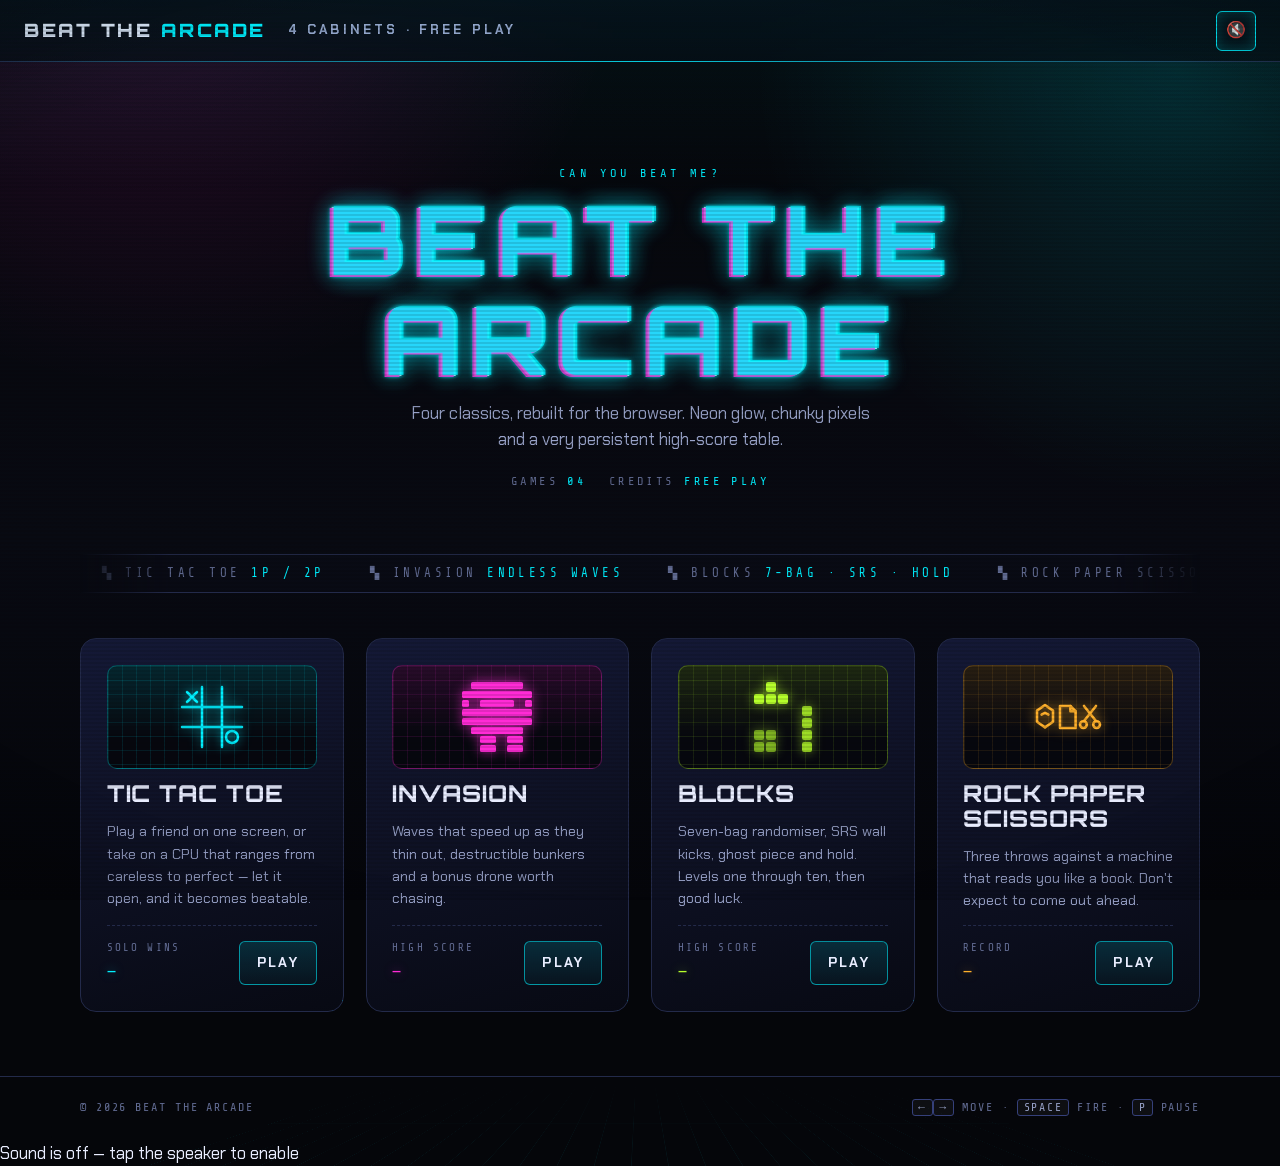
==== index.html @ c03ca131 "Add Rock Paper Scissors game to arcade with UI and game logic" ====
<!doctype html>
<html lang="en">
  <head>
    <meta charset="utf-8" />
    <meta name="viewport" content="width=device-width, initial-scale=1, viewport-fit=cover" />
    <meta name="color-scheme" content="dark" />
    <title>Beat The Arcade — Tic Tac Toe · Invasion · Blocks · Rock Paper Scissors</title>
    <meta
      name="description"
      content="Four arcade classics rebuilt for the browser: Tic Tac Toe, Invasion, Blocks and Rock Paper Scissors. Neon, noise and one more go."
    />
    <link
      rel="icon"
      href="data:image/svg+xml,%3Csvg xmlns='http://www.w3.org/2000/svg' viewBox='0 0 32 32'%3E%3Crect width='32' height='32' fill='%2305060a'/%3E%3Cpath d='M6 22 16 6l10 16' stroke='%2300f0ff' stroke-width='3' fill='none'/%3E%3C/svg%3E"
    />
    <link rel="preconnect" href="https://fonts.googleapis.com" />
    <link rel="preconnect" href="https://fonts.gstatic.com" crossorigin />
    <link
      rel="stylesheet"
      href="https://fonts.googleapis.com/css2?family=Orbitron:wght@500;700;900&family=Chakra+Petch:wght@400;600;700&family=Share+Tech+Mono&display=swap"
    />
    <link rel="stylesheet" href="css/theme.css" />
    <link rel="stylesheet" href="css/layout.css" />
  </head>

  <body class="site">
    <a class="visually-hidden" href="#main">Skip to content</a>

    <header class="hdr">
      <a class="hdr__brand" href="index.html">BEAT THE<b>ARCADE</b></a>
      <span class="hdr__title">4 cabinets · free play</span>
      <span class="hdr__spacer"></span>
      <div class="hdr__tools">
        <button
          class="btn btn--icon btn--ghost"
          type="button"
          data-tool="mute"
          aria-pressed="true"
          aria-label="Sound off"
        >
          🔇
        </button>
      </div>
    </header>

    <main id="main" class="site__main wrap">
      <section class="hero">
        <p class="eyebrow">Can you beat me?</p>
        <h1 class="hero__title glitch display" data-text="BEAT THE ARCADE">Beat The Arcade</h1>
        <p class="hero__sub">
          Four classics, rebuilt for the browser. Neon glow, chunky pixels and a very
          persistent high-score table.
        </p>
        <div class="hero__meta">
          <span>Games <b>04</b></span>
          <span>Credits <b>Free play</b></span>
        </div>
      </section>

      <div class="ticker" aria-hidden="true">
        <div class="ticker__track">
          <span>▚ Tic Tac Toe <b>1P / 2P</b></span>
          <span>▚ Invasion <b>Endless waves</b></span>
          <span>▚ Blocks <b>7-bag · SRS · Hold</b></span>
          <span>▚ Rock Paper Scissors <b>Best of three</b></span>
          <span>▚ High scores saved on this device</span>
          <span>▚ Touch controls on mobile</span>
          <span>▚ Tic Tac Toe <b>1P / 2P</b></span>
          <span>▚ Invasion <b>Endless waves</b></span>
          <span>▚ Blocks <b>7-bag · SRS · Hold</b></span>
          <span>▚ Rock Paper Scissors <b>Best of three</b></span>
          <span>▚ High scores saved on this device</span>
          <span>▚ Touch controls on mobile</span>
          <span>▚ Tic Tac Toe <b>1P / 2P</b></span>
          <span>▚ Invasion <b>Endless waves</b></span>
          <span>▚ Blocks <b>7-bag · SRS · Hold</b></span>
          <span>▚ Rock Paper Scissors <b>Best of three</b></span>
          <span>▚ High scores saved on this device</span>
          <span>▚ Touch controls on mobile</span>
        </div>
      </div>

      <ul class="cards">
        <li class="card ticks" style="--card-rgb: 0, 240, 255">
          <div class="card__art" aria-hidden="true">
            <svg viewBox="0 0 72 72" fill="none" stroke="currentColor" stroke-width="2.5" stroke-linecap="round">
              <path d="M26 6v60M46 6v60M6 26h60M6 46h60" />
              <path d="M11 11l10 10M21 11L11 21" />
              <circle cx="56" cy="56" r="6" />
            </svg>
          </div>
          <h2 class="card__name">Tic Tac Toe</h2>
          <p class="card__desc">
            Play a friend on one screen, or take on a CPU that ranges from careless to
            perfect — let it open, and it becomes beatable.
          </p>
          <div class="card__foot">
            <span class="card__hi">Solo wins <b data-solo-wins="tictactoe">—</b></span>
            <span class="btn">Play</span>
          </div>
          <a class="card__link" href="tictactoe.html">
            <span class="visually-hidden">Play Tic Tac Toe</span>
          </a>
        </li>

        <li class="card ticks" style="--card-rgb: 255, 43, 214">
          <div class="card__art" aria-hidden="true">
            <svg viewBox="0 0 72 72" fill="currentColor">
              <rect x="10" y="1" width="52" height="7" rx="1.5" />
              <rect x="1" y="10" width="70" height="7" rx="1.5" />
              <rect x="1" y="19" width="7" height="7" rx="1.5" />
              <rect x="19" y="19" width="34" height="7" rx="1.5" />
              <rect x="64" y="19" width="7" height="7" rx="1.5" />
              <rect x="1" y="28" width="70" height="7" rx="1.5" />
              <rect x="1" y="37" width="70" height="7" rx="1.5" />
              <rect x="10" y="46" width="52" height="7" rx="1.5" />
              <rect x="19" y="55" width="16" height="7" rx="1.5" />
              <rect x="46" y="55" width="16" height="7" rx="1.5" />
              <rect x="19" y="64" width="16" height="7" rx="1.5" />
              <rect x="46" y="64" width="16" height="7" rx="1.5" />
            </svg>
          </div>
          <h2 class="card__name">Invasion</h2>
          <p class="card__desc">
            Waves that speed up as they thin out, destructible bunkers and a bonus drone
            worth chasing.
          </p>
          <div class="card__foot">
            <span class="card__hi">High score <b data-best="invasion">—</b></span>
            <span class="btn">Play</span>
          </div>
          <a class="card__link" href="invasion.html">
            <span class="visually-hidden">Play Invasion</span>
          </a>
        </li>

        <li class="card ticks" style="--card-rgb: 182, 255, 43">
          <div class="card__art" aria-hidden="true">
            <svg viewBox="0 0 72 72" fill="currentColor">
              <!-- T-piece -->
              <rect x="19" y="1" width="10" height="10" rx="2" />
              <rect x="7" y="13" width="10" height="10" rx="2" />
              <rect x="19" y="13" width="10" height="10" rx="2" />
              <rect x="31" y="13" width="10" height="10" rx="2" />
              <!-- I-piece, standing upright -->
              <rect x="55" y="25" width="10" height="10" rx="2" opacity=".8" />
              <rect x="55" y="37" width="10" height="10" rx="2" opacity=".8" />
              <rect x="55" y="49" width="10" height="10" rx="2" opacity=".8" />
              <rect x="55" y="61" width="10" height="10" rx="2" opacity=".8" />
              <!-- O-piece -->
              <rect x="7" y="49" width="10" height="10" rx="2" opacity=".6" />
              <rect x="19" y="49" width="10" height="10" rx="2" opacity=".6" />
              <rect x="7" y="61" width="10" height="10" rx="2" opacity=".6" />
              <rect x="19" y="61" width="10" height="10" rx="2" opacity=".6" />
            </svg>
          </div>
          <h2 class="card__name">Blocks</h2>
          <p class="card__desc">
            Seven-bag randomiser, SRS wall kicks, ghost piece and hold. Levels one through
            ten, then good luck.
          </p>
          <div class="card__foot">
            <span class="card__hi">High score <b data-best="blocks">—</b></span>
            <span class="btn">Play</span>
          </div>
          <a class="card__link" href="blocks.html">
            <span class="visually-hidden">Play Blocks</span>
          </a>
        </li>

        <li class="card ticks" style="--card-rgb: 255, 176, 43">
          <div class="card__art" aria-hidden="true">
            <svg
              viewBox="0 0 72 72"
              fill="none"
              stroke="currentColor"
              stroke-width="2.6"
              stroke-linecap="round"
              stroke-linejoin="round"
            >
              <!-- rock -->
              <path d="M13 24l8 5.6v11.2L13 46.4l-8-5.6V29.6z" />
              <path d="M9.6 33.6L13 31.8l3.4 1.8" />
              <!-- paper -->
              <path d="M28 25h10.4l5.2 5.2V47H28z" />
              <path d="M38.4 25v5.2h5.2" />
              <!-- scissors -->
              <path d="M52 25l12 15M64 25L52 40" />
              <circle cx="51.4" cy="43.6" r="3.4" />
              <circle cx="64.6" cy="43.6" r="3.4" />
            </svg>
          </div>
          <h2 class="card__name">Rock Paper Scissors</h2>
          <p class="card__desc">
            Three throws against a machine that reads you like a book. Don't expect to
            come out ahead.
          </p>
          <div class="card__foot">
            <span class="card__hi">Record <b data-record="rps">—</b></span>
            <span class="btn">Play</span>
          </div>
          <a class="card__link" href="rps.html">
            <span class="visually-hidden">Play Rock Paper Scissors</span>
          </a>
        </li>
      </ul>
    </main>

    <footer class="ftr">
      <div class="wrap ftr__inner">
        <span>© <span data-year>2026</span> Beat The Arcade</span>
        <span><kbd>←</kbd><kbd>→</kbd> move · <kbd>space</kbd> fire · <kbd>P</kbd> pause</span>
      </div>
    </footer>

    <script src="js/core/storage.js"></script>
    <script src="js/core/audio.js"></script>
    <script src="js/core/input.js"></script>
    <script src="js/core/ui.js"></script>
    <script>
      Arcade.ui.init();
    </script>
  </body>
</html>
---- css/theme.css ----
/* ==========================================================================
   Beat The Arcade — theme.css
   Design tokens, reset, typography and the CRT / glitch effect layers.
   Everything visual is driven from the custom properties below, so the whole
   palette can be retuned from this one file.
   ========================================================================== */

:root {
  /* --- surfaces ---------------------------------------------------------- */
  --bg: #05060a;
  --bg-2: #080a12;
  --surface: #0d1020;
  --surface-2: #141832;
  --surface-3: #1b2040;
  --line: #232a4a;
  --line-bright: #35407a;

  /* --- ink --------------------------------------------------------------- */
  --ink: #e9edff;
  --ink-dim: #98a2c8;
  --ink-mute: #626c93;

  /* --- neon -------------------------------------------------------------- */
  --cyan: #00f0ff;
  --magenta: #ff2bd6;
  --lime: #b6ff2b;
  --amber: #ffb020;
  --red: #ff3b5c;
  --violet: #8b5cff;

  /* per-game accent, overridden on each game page */
  --accent: var(--cyan);
  --accent-2: var(--magenta);
  --accent-rgb: 0, 240, 255;
  --accent-2-rgb: 255, 43, 214;

  /* --- type -------------------------------------------------------------- */
  --font-display: "Orbitron", "Arial Black", impact, system-ui, sans-serif;
  --font-ui: "Chakra Petch", ui-sans-serif, system-ui, -apple-system, "Segoe UI", sans-serif;
  --font-mono: "Share Tech Mono", ui-monospace, SFMono-Regular, Menlo, Consolas, monospace;

  /* --- shape / rhythm ---------------------------------------------------- */
  --r-xs: 3px;
  --r-sm: 6px;
  --r-md: 10px;
  --r-lg: 16px;
  --r-pill: 999px;
  --pad: clamp(14px, 2.2vw, 26px);
  --gap: clamp(12px, 1.8vw, 22px);
  --maxw: 1120px;

  /* --- motion ------------------------------------------------------------ */
  --dur: 180ms;
  --dur-slow: 420ms;
  --ease: cubic-bezier(0.22, 1, 0.36, 1);
  --ease-in: cubic-bezier(0.5, 0, 0.75, 0);

  /* --- glow -------------------------------------------------------------- */
  --glow: 0 0 6px rgba(var(--accent-rgb), 0.7), 0 0 22px rgba(var(--accent-rgb), 0.32);
  --glow-soft: 0 0 14px rgba(var(--accent-rgb), 0.18);
  --glow-2: 0 0 6px rgba(var(--accent-2-rgb), 0.65), 0 0 22px rgba(var(--accent-2-rgb), 0.3);
  --shadow: 0 12px 34px rgba(0, 0, 0, 0.55);

  --header-h: 62px;
}

/* ==========================================================================
   reset
   ========================================================================== */

*,
*::before,
*::after {
  box-sizing: border-box;
}

html {
  -webkit-text-size-adjust: 100%;
  scroll-behavior: smooth;
}

body,
h1,
h2,
h3,
h4,
p,
figure,
blockquote,
dl,
dd,
ul,
ol {
  margin: 0;
}

ul,
ol {
  padding: 0;
  list-style: none;
}

html,
body {
  min-height: 100%;
}

body {
  background-color: var(--bg);
  color: var(--ink);
  font-family: var(--font-ui);
  font-size: clamp(15px, 0.55vw + 14px, 17px);
  line-height: 1.55;
  -webkit-font-smoothing: antialiased;
  text-rendering: optimizeLegibility;
  overflow-x: hidden;
}

/* animated backdrop: faint perspective grid + drifting nebula */
body::before {
  content: "";
  position: fixed;
  inset: 0;
  z-index: -2;
  background:
    radial-gradient(60vw 60vw at 12% -10%, rgba(var(--accent-2-rgb), 0.16), transparent 62%),
    radial-gradient(55vw 55vw at 92% 8%, rgba(var(--accent-rgb), 0.14), transparent 60%),
    linear-gradient(180deg, var(--bg) 0%, var(--bg-2) 60%, #04050a 100%);
}

body::after {
  content: "";
  position: fixed;
  inset: -10% -10% -40% -10%;
  z-index: -1;
  background-image:
    linear-gradient(to right, rgba(var(--accent-rgb), 0.12) 1px, transparent 1px),
    linear-gradient(to bottom, rgba(var(--accent-rgb), 0.12) 1px, transparent 1px);
  background-size: 58px 58px;
  transform: perspective(420px) rotateX(58deg);
  transform-origin: 50% 100%;
  mask-image: linear-gradient(to top, #000 0%, transparent 72%);
  -webkit-mask-image: linear-gradient(to top, #000 0%, transparent 72%);
  animation: grid-drift 24s linear infinite;
  opacity: 0.7;
  pointer-events: none;
}

img,
picture,
svg,
canvas {
  display: block;
  max-width: 100%;
}

button,
input,
select,
textarea {
  font: inherit;
  color: inherit;
}

button {
  cursor: pointer;
  background: none;
  border: 0;
}

a {
  color: var(--accent);
  text-decoration: none;
}

a:hover {
  text-decoration: underline;
}

/* ==========================================================================
   typography helpers
   ========================================================================== */

h1,
h2,
h3,
.display {
  font-family: var(--font-display);
  font-weight: 800;
  letter-spacing: 0.04em;
  line-height: 1.05;
  text-transform: uppercase;
}

h1 {
  font-size: clamp(2rem, 6vw, 4.2rem);
}

h2 {
  font-size: clamp(1.3rem, 2.6vw, 1.9rem);
}

h3 {
  font-family: var(--font-ui);
  font-weight: 700;
  font-size: 0.82rem;
  letter-spacing: 0.22em;
  text-transform: uppercase;
  color: var(--ink-dim);
}

.mono {
  font-family: var(--font-mono);
  font-variant-numeric: tabular-nums;
}

.eyebrow {
  font-family: var(--font-mono);
  font-size: 0.75rem;
  letter-spacing: 0.34em;
  text-transform: uppercase;
  color: var(--accent);
}

.dim {
  color: var(--ink-dim);
}

.visually-hidden {
  position: absolute !important;
  width: 1px;
  height: 1px;
  padding: 0;
  margin: -1px;
  overflow: hidden;
  clip: rect(0 0 0 0);
  clip-path: inset(50%);
  white-space: nowrap;
  border: 0;
}

/* ==========================================================================
   glow + glitch
   ========================================================================== */

.glow {
  color: var(--ink);
  text-shadow: var(--glow);
}

.glitch {
  position: relative;
  color: var(--ink);
  text-shadow:
    0 0 4px rgba(var(--accent-rgb), 0.55),
    0 0 26px rgba(var(--accent-rgb), 0.3);
}

.glitch::before,
.glitch::after {
  content: attr(data-text);
  position: absolute;
  inset: 0;
  pointer-events: none;
  clip-path: inset(0 0 0 0);
  opacity: 0.85;
}

.glitch::before {
  color: var(--magenta);
  transform: translate(-2px, 1px);
  animation: glitch-a 5.5s steps(1, end) infinite;
}

.glitch::after {
  color: var(--cyan);
  transform: translate(2px, -1px);
  animation: glitch-b 4.2s steps(1, end) infinite;
}

/* ==========================================================================
   CRT overlay: scanlines, vignette, flicker
   ========================================================================== */

.crt {
  position: relative;
}

.crt__scan {
  position: fixed;
  inset: 0;
  z-index: 9000;
  pointer-events: none;
  background: repeating-linear-gradient(
    to bottom,
    rgba(0, 0, 0, 0) 0 2px,
    rgba(0, 0, 0, 0.26) 2px 4px
  );
  opacity: 0.42;
  mix-blend-mode: multiply;
}

.crt__vig {
  position: fixed;
  inset: 0;
  z-index: 9001;
  pointer-events: none;
  background:
    radial-gradient(120% 90% at 50% 50%, transparent 55%, rgba(0, 0, 0, 0.55) 100%),
    linear-gradient(to bottom, rgba(var(--accent-rgb), 0.05), transparent 22%);
  animation: crt-flicker 5.2s steps(1, end) infinite;
}

/* ==========================================================================
   buttons
   ========================================================================== */

.btn {
  --btn-accent: var(--accent);
  --btn-rgb: var(--accent-rgb);
  position: relative;
  display: inline-flex;
  align-items: center;
  justify-content: center;
  gap: 0.5em;
  min-height: 44px;
  padding: 0.6em 1.25em;
  border: 1px solid rgba(var(--btn-rgb), 0.55);
  border-radius: var(--r-sm);
  background: linear-gradient(180deg, rgba(var(--btn-rgb), 0.14), rgba(var(--btn-rgb), 0.04));
  color: var(--ink);
  font-family: var(--font-ui);
  font-weight: 700;
  font-size: 0.86rem;
  letter-spacing: 0.16em;
  text-transform: uppercase;
  transition: transform var(--dur) var(--ease), box-shadow var(--dur) var(--ease),
    background-color var(--dur) var(--ease), border-color var(--dur) var(--ease);
}

.btn:hover {
  border-color: var(--btn-accent);
  background: linear-gradient(180deg, rgba(var(--btn-rgb), 0.26), rgba(var(--btn-rgb), 0.08));
  box-shadow: 0 0 6px rgba(var(--btn-rgb), 0.6), 0 0 22px rgba(var(--btn-rgb), 0.28);
  text-decoration: none;
}

.btn:active {
  transform: translateY(1px);
}

.btn--solid {
  background: var(--btn-accent);
  border-color: var(--btn-accent);
  color: #04060c;
  font-weight: 700;
}

.btn--solid:hover {
  background: #fff;
  border-color: #fff;
  box-shadow: 0 0 8px rgba(var(--btn-rgb), 0.9), 0 0 34px rgba(var(--btn-rgb), 0.5);
}

.btn--ghost {
  background: transparent;
  border-color: var(--line-bright);
  color: var(--ink-dim);
}

.btn--ghost:hover {
  color: var(--ink);
  border-color: var(--accent);
  box-shadow: none;
}

.btn--icon {
  min-height: 40px;
  width: 40px;
  padding: 0;
  border-radius: var(--r-sm);
  font-size: 1rem;
  letter-spacing: 0;
}

.btn--lg {
  min-height: 52px;
  padding: 0.8em 1.8em;
  font-size: 0.95rem;
}

/* Applied to the "New Round"/"New Match" control once play has stopped: it is
   the only way forward, so it is lit up until the player uses it. */
.btn--invite {
  border-color: var(--accent);
  color: var(--ink);
  animation: pulse-glow 1.6s ease-in-out infinite;
}

.btn[aria-pressed="true"],
.btn.is-on {
  border-color: var(--accent);
  color: var(--ink);
  box-shadow: inset 0 0 14px rgba(var(--accent-rgb), 0.24);
}

/* ==========================================================================
   focus visibility (neon ring, keyboard only)
   ========================================================================== */

:focus {
  outline: none;
}

:focus-visible {
  outline: 2px solid var(--accent);
  outline-offset: 2px;
  box-shadow: 0 0 0 4px rgba(var(--accent-rgb), 0.2);
}

/* ==========================================================================
   surfaces
   ========================================================================== */

.panel {
  position: relative;
  background: linear-gradient(180deg, rgba(20, 24, 50, 0.9), rgba(10, 12, 24, 0.92));
  border: 1px solid var(--line);
  border-radius: var(--r-md);
}

/* corner ticks — cheap way to look "edgy" without images */
.ticks::before,
.ticks::after {
  content: "";
  position: absolute;
  width: 12px;
  height: 12px;
  border: 2px solid var(--accent);
  pointer-events: none;
  opacity: 0.8;
}

.ticks::before {
  top: -1px;
  left: -1px;
  border-right: 0;
  border-bottom: 0;
}

.ticks::after {
  right: -1px;
  bottom: -1px;
  border-left: 0;
  border-top: 0;
}

.hr {
  height: 1px;
  border: 0;
  background: linear-gradient(90deg, transparent, var(--line-bright), transparent);
}

/* ==========================================================================
   keyframes
   ========================================================================== */

@keyframes grid-drift {
  from {
    background-position: 0 0, 0 0;
  }
  to {
    background-position: 0 116px, 0 116px;
  }
}

@keyframes crt-flicker {
  0%,
  96%,
  100% {
    opacity: 1;
  }
  96.5% {
    opacity: 0.86;
  }
  97% {
    opacity: 1;
  }
  97.6% {
    opacity: 0.9;
  }
}

@keyframes glitch-a {
  0%,
  86%,
  100% {
    clip-path: inset(0 0 100% 0);
  }
  87% {
    clip-path: inset(8% 0 62% 0);
  }
  90% {
    clip-path: inset(52% 0 18% 0);
  }
  93% {
    clip-path: inset(22% 0 44% 0);
  }
}

@keyframes glitch-b {
  0%,
  88%,
  100% {
    clip-path: inset(100% 0 0 0);
  }
  89% {
    clip-path: inset(60% 0 12% 0);
  }
  92% {
    clip-path: inset(14% 0 66% 0);
  }
  95% {
    clip-path: inset(38% 0 30% 0);
  }
}

@keyframes pulse-glow {
  0%,
  100% {
    filter: brightness(1);
  }
  50% {
    filter: brightness(1.5);
  }
}

@keyframes rise {
  from {
    opacity: 0;
    transform: translateY(14px);
  }
  to {
    opacity: 1;
    transform: none;
  }
}

@keyframes sweep {
  from {
    transform: translateX(0);
  }
  to {
    transform: translateX(-50%);
  }
}

@keyframes shake {
  0% {
    transform: translate(0, 0);
  }
  25% {
    transform: translate(-4px, 2px);
  }
  50% {
    transform: translate(3px, -3px);
  }
  75% {
    transform: translate(-2px, -1px);
  }
  100% {
    transform: translate(0, 0);
  }
}

/* Win flourish for the tic tac toe line. Deliberately glow-and-brightness only:
   it used to scale the winning cells to 1.12, which made those squares visibly
   change size and pull the rest of the grid out of alignment for the duration. */
@keyframes pop {
  0% {
    filter: brightness(1);
  }
  40% {
    filter: brightness(1.6);
  }
  100% {
    filter: brightness(1);
  }
}

@keyframes flash-out {
  0% {
    box-shadow: inset 0 0 0 2px var(--accent), inset 0 0 60px rgba(var(--accent-rgb), 0.5);
  }
  100% {
    box-shadow: inset 0 0 0 2px transparent, inset 0 0 60px transparent;
  }
}

/* ==========================================================================
   reduced motion — kill flicker, scanline drift, glitch and marquee
   ========================================================================== */

@media (prefers-reduced-motion: reduce) {
  html {
    scroll-behavior: auto;
  }

  *,
  *::before,
  *::after {
    animation-duration: 0.001ms !important;
    animation-iteration-count: 1 !important;
    transition-duration: 0.001ms !important;
  }

  body::after {
    animation: none;
    opacity: 0.35;
  }

  .crt__vig {
    animation: none;
  }

  .crt__scan {
    opacity: 0.22;
  }

  .glitch::before,
  .glitch::after {
    display: none;
  }
}
---- css/layout.css ----
/* ==========================================================================
   Beat The Arcade — layout.css
   Page shell: header, homepage hero, game cards, footer, generic page frame.
   ========================================================================== */

/* ==========================================================================
   shell
   ========================================================================== */

.wrap {
  width: min(100% - 2rem, var(--maxw));
  margin-inline: auto;
}

.site {
  display: flex;
  flex-direction: column;
  min-height: 100vh;
  min-height: 100svh;
}

.site__main {
  flex: 1 1 auto;
  padding-block: clamp(1.2rem, 3vw, 2.6rem) clamp(2rem, 5vw, 4rem);
}

/* ==========================================================================
   header
   ========================================================================== */

.hdr {
  position: sticky;
  top: 0;
  z-index: 8000;
  min-height: var(--header-h);
  display: flex;
  align-items: center;
  gap: var(--gap);
  padding: 0.5rem clamp(0.75rem, 2vw, 1.5rem);
  background: linear-gradient(180deg, rgba(6, 8, 16, 0.94), rgba(6, 8, 16, 0.72));
  backdrop-filter: blur(10px);
  -webkit-backdrop-filter: blur(10px);
  border-bottom: 1px solid var(--line);
}

.hdr::after {
  content: "";
  position: absolute;
  left: 0;
  right: 0;
  bottom: -1px;
  height: 1px;
  background: linear-gradient(90deg, transparent, rgba(var(--accent-rgb), 0.8), transparent);
}

.hdr__brand {
  display: inline-flex;
  align-items: baseline;
  gap: 0.55rem;
  font-family: var(--font-display);
  font-weight: 900;
  font-size: clamp(0.95rem, 1.6vw, 1.15rem);
  letter-spacing: 0.14em;
  text-transform: uppercase;
  color: var(--ink);
  white-space: nowrap;
}

.hdr__brand:hover {
  text-decoration: none;
  color: var(--ink);
}

.hdr__brand b {
  color: var(--accent);
  font-weight: 900;
}

.hdr__title {
  font-family: var(--font-ui);
  font-weight: 700;
  font-size: 0.82rem;
  letter-spacing: 0.24em;
  text-transform: uppercase;
  color: var(--ink-dim);
  white-space: nowrap;
  overflow: hidden;
  text-overflow: ellipsis;
}

.hdr__spacer {
  flex: 1 1 auto;
}

.hdr__tools {
  display: flex;
  align-items: center;
  gap: 0.5rem;
}

.hdr__back {
  display: inline-flex;
  align-items: center;
  gap: 0.4rem;
  min-height: 40px;
  padding: 0 0.7rem 0 0.5rem;
  border: 1px solid var(--line-bright);
  border-radius: var(--r-sm);
  color: var(--ink-dim);
  font-family: var(--font-ui);
  font-weight: 700;
  font-size: 0.76rem;
  letter-spacing: 0.16em;
  text-transform: uppercase;
}

.hdr__back:hover {
  color: var(--ink);
  border-color: var(--accent);
  text-decoration: none;
}

@media (max-width: 560px) {
  .hdr__back span {
    display: none;
  }

  .hdr__back {
    width: 40px;
    justify-content: center;
    padding: 0;
  }

  /* The header title is decoration — every page names itself in its <h1> a few
     lines down — and on a phone it was always truncated to an ellipsis
     ("ROCK PAPER SCI…"). Drop it rather than show half a word. */
  .hdr__title {
    display: none;
  }
}

/* ==========================================================================
   hero
   ========================================================================== */

.hero {
  position: relative;
  padding-block: clamp(1.5rem, 6vw, 4rem) clamp(1rem, 3vw, 2rem);
  text-align: center;
}

.hero__title {
  position: relative;
  display: inline-block;
  margin-block: 0.35rem 0.6rem;
  font-size: clamp(2.4rem, 11vw, 6rem);
  font-weight: 900;
  letter-spacing: 0.08em;
}

.hero__sub {
  max-width: 46ch;
  margin-inline: auto;
  color: var(--ink-dim);
}

.hero__meta {
  display: flex;
  flex-wrap: wrap;
  justify-content: center;
  gap: 0.5rem 1.4rem;
  margin-top: 1.2rem;
  font-family: var(--font-mono);
  font-size: 0.76rem;
  letter-spacing: 0.2em;
  text-transform: uppercase;
  color: var(--ink-mute);
}

.hero__meta b {
  color: var(--accent);
  font-weight: 400;
}

/* marquee ticker */
.ticker {
  position: relative;
  overflow: hidden;
  margin-top: clamp(1rem, 3vw, 2rem);
  border-block: 1px solid var(--line);
  background: rgba(10, 12, 24, 0.6);
  mask-image: linear-gradient(90deg, transparent, #000 8%, #000 92%, transparent);
  -webkit-mask-image: linear-gradient(90deg, transparent, #000 8%, #000 92%, transparent);
}

.ticker__track {
  display: flex;
  width: max-content;
  animation: sweep 26s linear infinite;
}

.ticker__track span {
  padding: 0.55rem 1.4rem;
  font-family: var(--font-mono);
  font-size: 0.78rem;
  letter-spacing: 0.28em;
  text-transform: uppercase;
  color: var(--ink-mute);
  white-space: nowrap;
}

.ticker__track span b {
  color: var(--accent);
  font-weight: 400;
}

/* ==========================================================================
   game cards
   ========================================================================== */

.cards {
  display: grid;
  grid-template-columns: repeat(auto-fit, minmax(220px, 1fr));
  gap: var(--gap);
  margin-top: clamp(1.4rem, 4vw, 2.8rem);
}

.card {
  position: relative;
  display: flex;
  flex-direction: column;
  gap: 0.85rem;
  padding: clamp(1.1rem, 2.4vw, 1.6rem);
  overflow: hidden;
  color: var(--ink);
  background: linear-gradient(165deg, rgba(22, 27, 58, 0.92), rgba(8, 10, 20, 0.95));
  border: 1px solid var(--line);
  border-radius: var(--r-lg);
  transition: transform var(--dur-slow) var(--ease), border-color var(--dur) var(--ease),
    box-shadow var(--dur-slow) var(--ease);
  animation: rise 520ms var(--ease) both;
}

.card::before {
  content: "";
  position: absolute;
  inset: 0;
  background: radial-gradient(120% 80% at 100% 0%, rgba(var(--card-rgb), 0.22), transparent 60%);
  opacity: 0;
  transition: opacity var(--dur-slow) var(--ease);
  pointer-events: none;
}

.card:hover,
.card:focus-within {
  transform: translateY(-6px);
  border-color: rgba(var(--card-rgb), 0.85);
  box-shadow: 0 18px 40px rgba(0, 0, 0, 0.55), 0 0 26px rgba(var(--card-rgb), 0.22);
}

.card:hover::before,
.card:focus-within::before {
  opacity: 1;
}

.card:nth-child(1) {
  animation-delay: 60ms;
}

.card:nth-child(2) {
  animation-delay: 140ms;
}

.card:nth-child(3) {
  animation-delay: 220ms;
}

.card:nth-child(4) {
  animation-delay: 300ms;
}

.card__art {
  display: grid;
  place-items: center;
  height: 104px;
  border-radius: var(--r-md);
  border: 1px solid rgba(var(--card-rgb), 0.28);
  background:
    linear-gradient(180deg, rgba(var(--card-rgb), 0.14), transparent 70%),
    repeating-linear-gradient(to right, rgba(var(--card-rgb), 0.1) 0 1px, transparent 1px 14px),
    repeating-linear-gradient(to bottom, rgba(var(--card-rgb), 0.1) 0 1px, transparent 1px 14px),
    #06070e;
  color: rgb(var(--card-rgb));
  overflow: hidden;
}

.card__art svg {
  width: auto;
  height: 72px;
  filter: drop-shadow(0 0 6px rgba(var(--card-rgb), 0.7));
}

.card__name {
  font-size: clamp(1.15rem, 2.2vw, 1.45rem);
  color: var(--ink);
}

.card__desc {
  font-size: 0.9rem;
  color: var(--ink-dim);
  flex: 1 1 auto;
}

.card__foot {
  display: flex;
  align-items: center;
  justify-content: space-between;
  gap: 0.75rem;
  padding-top: 0.85rem;
  border-top: 1px dashed var(--line);
}

.card__hi {
  display: flex;
  flex-direction: column;
  gap: 0.15rem;
  font-family: var(--font-mono);
  font-size: 0.68rem;
  letter-spacing: 0.2em;
  text-transform: uppercase;
  color: var(--ink-mute);
}

.card__hi b {
  font-size: 1.05rem;
  letter-spacing: 0.06em;
  color: rgb(var(--card-rgb));
  font-weight: 400;
  text-shadow: 0 0 10px rgba(var(--card-rgb), 0.5);
}

/* whole-card link overlay so the card is one big tap target */
.card__link {
  position: absolute;
  inset: 0;
  z-index: 2;
  border-radius: inherit;
}

.card__link:focus-visible {
  outline-offset: 4px;
}

/* ==========================================================================
   footer
   ========================================================================== */

.ftr {
  border-top: 1px solid var(--line);
  padding-block: 1.4rem;
  font-family: var(--font-mono);
  font-size: 0.74rem;
  letter-spacing: 0.16em;
  text-transform: uppercase;
  color: var(--ink-mute);
}

.ftr__inner {
  display: flex;
  flex-wrap: wrap;
  gap: 0.6rem 1.4rem;
  align-items: center;
  justify-content: space-between;
}

.ftr kbd {
  font-family: var(--font-mono);
  font-size: 0.72rem;
  padding: 0.1em 0.45em;
  border: 1px solid var(--line-bright);
  border-radius: var(--r-xs);
  background: rgba(255, 255, 255, 0.04);
  color: var(--ink-dim);
}

/* ==========================================================================
   generic page heading used above game boards
   ========================================================================== */

.page-head {
  display: flex;
  flex-wrap: wrap;
  align-items: flex-end;
  justify-content: space-between;
  gap: 0.6rem 1.4rem;
  margin-bottom: clamp(0.9rem, 2vw, 1.6rem);
}

.page-head h1 {
  font-size: clamp(1.5rem, 4vw, 2.4rem);
}

.page-head .eyebrow {
  display: block;
  margin-bottom: 0.35rem;
}
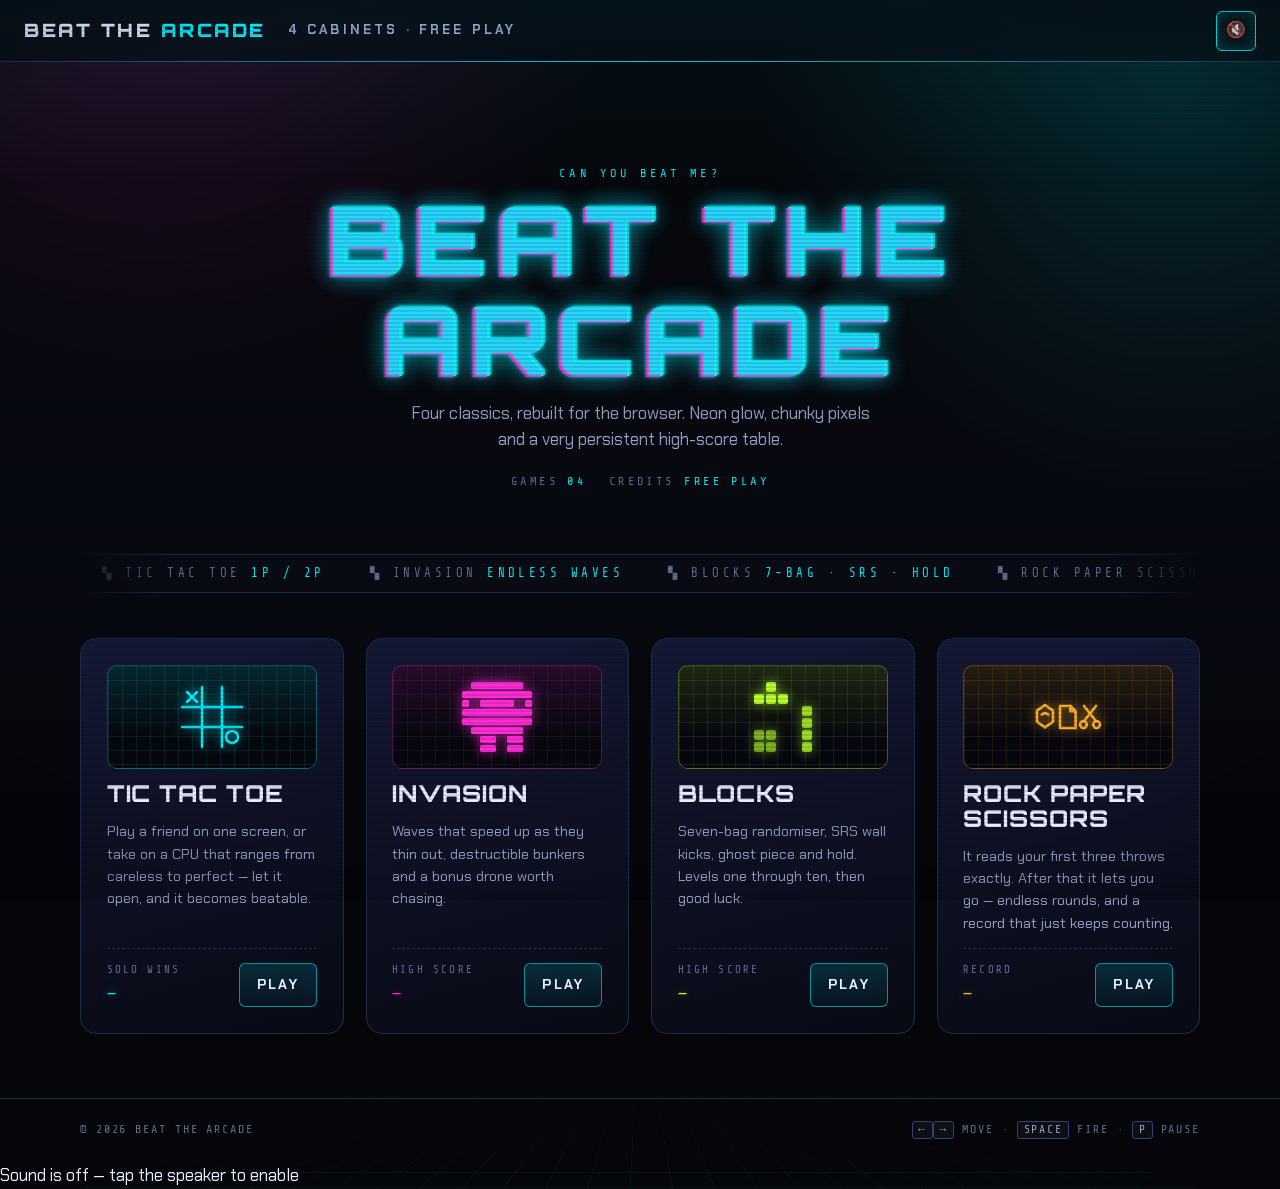
==== commit 733ea4b5: "Update Rock Paper Scissors game to support endless rounds and improve UI prompts" ====
--- a/index.html
+++ b/index.html
@@ -62,19 +62,19 @@
           <span>▚ Tic Tac Toe <b>1P / 2P</b></span>
           <span>▚ Invasion <b>Endless waves</b></span>
           <span>▚ Blocks <b>7-bag · SRS · Hold</b></span>
-          <span>▚ Rock Paper Scissors <b>Best of three</b></span>
+          <span>▚ Rock Paper Scissors <b>Endless rounds</b></span>
           <span>▚ High scores saved on this device</span>
           <span>▚ Touch controls on mobile</span>
           <span>▚ Tic Tac Toe <b>1P / 2P</b></span>
           <span>▚ Invasion <b>Endless waves</b></span>
           <span>▚ Blocks <b>7-bag · SRS · Hold</b></span>
-          <span>▚ Rock Paper Scissors <b>Best of three</b></span>
+          <span>▚ Rock Paper Scissors <b>Endless rounds</b></span>
           <span>▚ High scores saved on this device</span>
           <span>▚ Touch controls on mobile</span>
           <span>▚ Tic Tac Toe <b>1P / 2P</b></span>
           <span>▚ Invasion <b>Endless waves</b></span>
           <span>▚ Blocks <b>7-bag · SRS · Hold</b></span>
-          <span>▚ Rock Paper Scissors <b>Best of three</b></span>
+          <span>▚ Rock Paper Scissors <b>Endless rounds</b></span>
           <span>▚ High scores saved on this device</span>
           <span>▚ Touch controls on mobile</span>
         </div>
@@ -192,8 +192,8 @@
           </div>
           <h2 class="card__name">Rock Paper Scissors</h2>
           <p class="card__desc">
-            Three throws against a machine that reads you like a book. Don't expect to
-            come out ahead.
+            It reads your first three throws exactly. After that it lets you go — endless
+            rounds, and a record that just keeps counting.
           </p>
           <div class="card__foot">
             <span class="card__hi">Record <b data-record="rps">—</b></span>
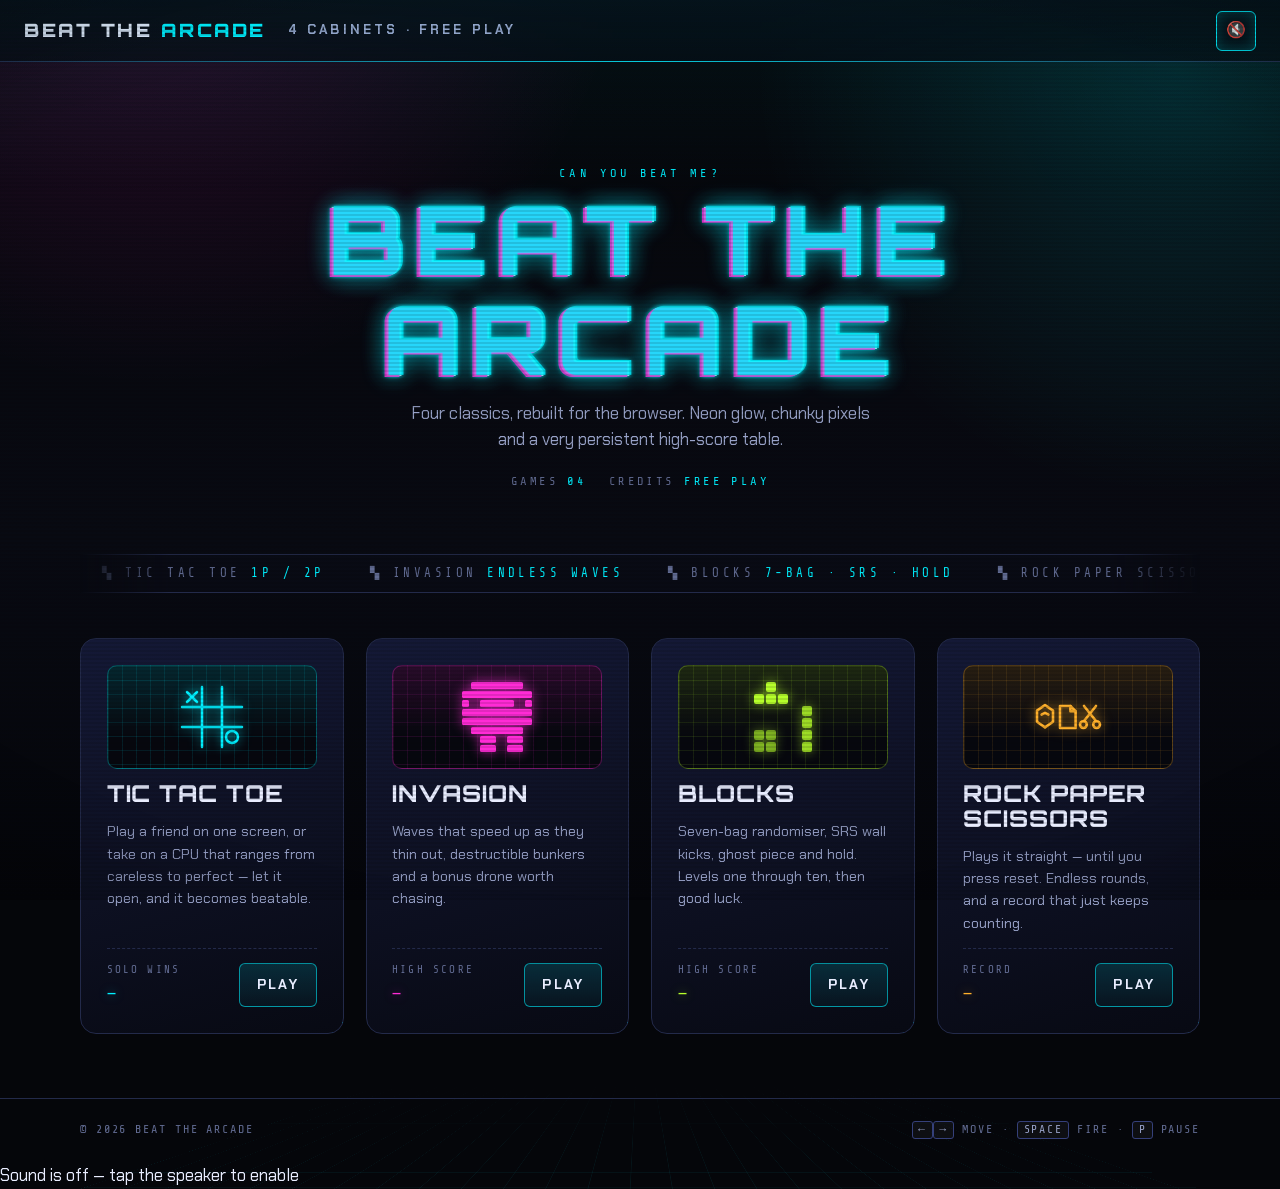
==== commit 205dd1b9: "Refactor Rock Paper Scissors game logic for clarity and honesty in gameplay" ====
--- a/index.html
+++ b/index.html
@@ -192,8 +192,8 @@
           </div>
           <h2 class="card__name">Rock Paper Scissors</h2>
           <p class="card__desc">
-            It reads your first three throws exactly. After that it lets you go — endless
-            rounds, and a record that just keeps counting.
+            Plays it straight — until you press reset. Endless rounds, and a record that
+            just keeps counting.
           </p>
           <div class="card__foot">
             <span class="card__hi">Record <b data-record="rps">—</b></span>
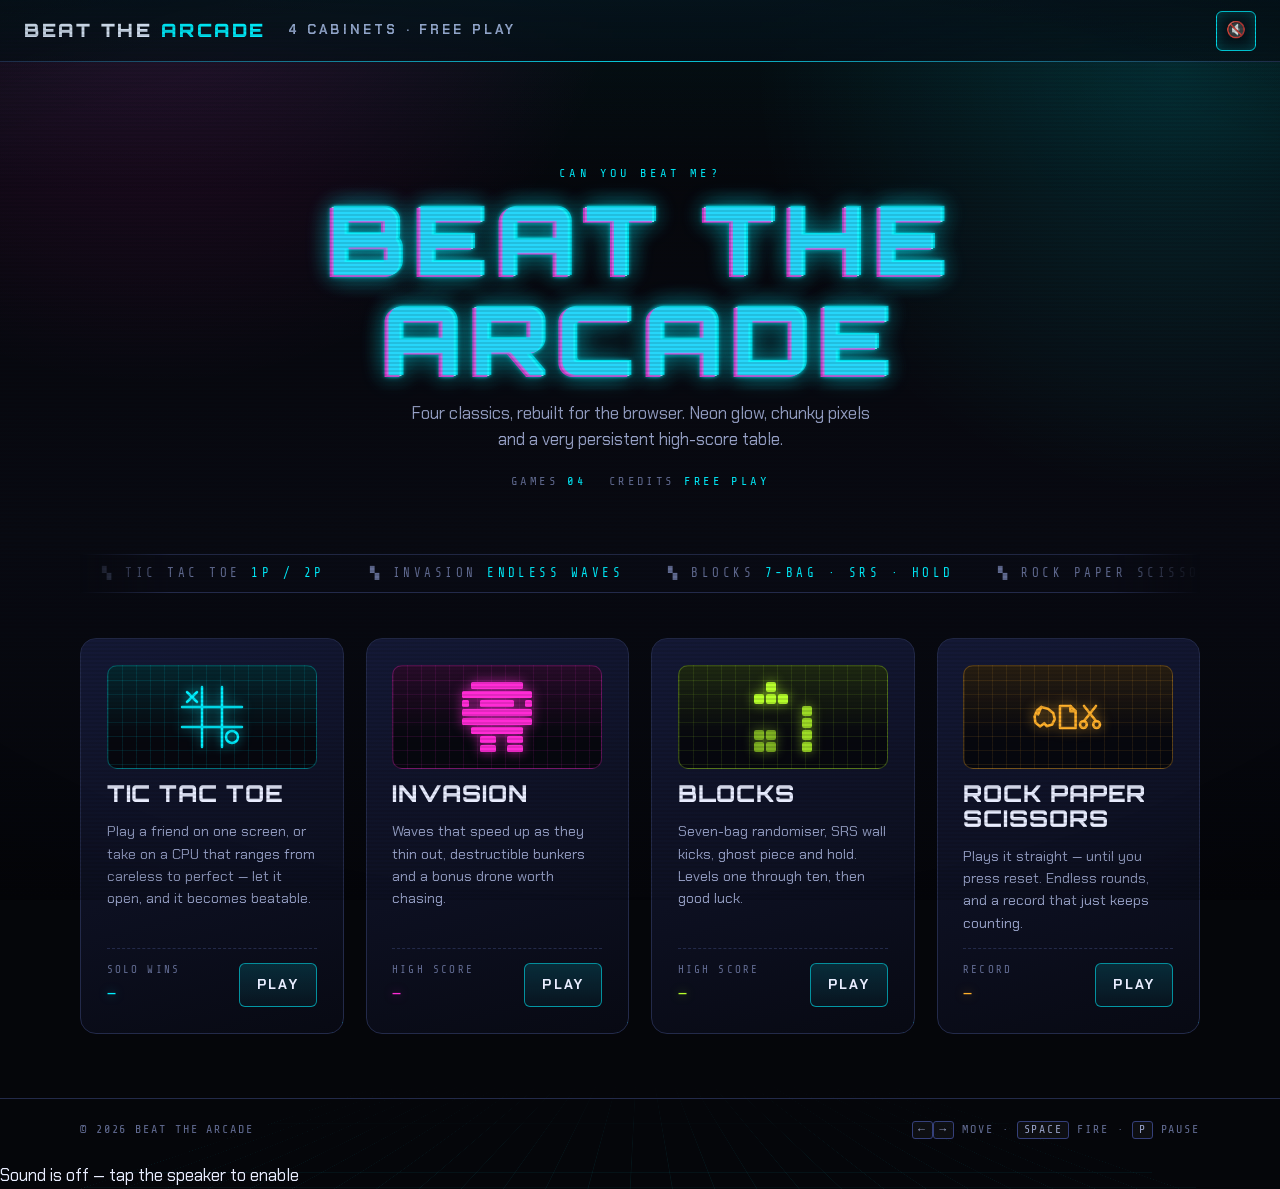
==== commit cd2083a0: "Enhance Rock Paper Scissors game visuals and update icon designs for improved clarity" ====
--- a/index.html
+++ b/index.html
@@ -179,8 +179,8 @@
               stroke-linejoin="round"
             >
               <!-- rock -->
-              <path d="M13 24l8 5.6v11.2L13 46.4l-8-5.6V29.6z" />
-              <path d="M9.6 33.6L13 31.8l3.4 1.8" />
+              <path d="M9.2 26L15.9 27.7 21.2 32 22.8 38.1 20.2 43.4 14.7 45.2 12.2 42.2 8.1 45.4 3.4 41.6 2.6 35.4 5.1 29.5z" />
+              <path d="M9.2 26L6.1 33.4" />
               <!-- paper -->
               <path d="M28 25h10.4l5.2 5.2V47H28z" />
               <path d="M38.4 25v5.2h5.2" />
